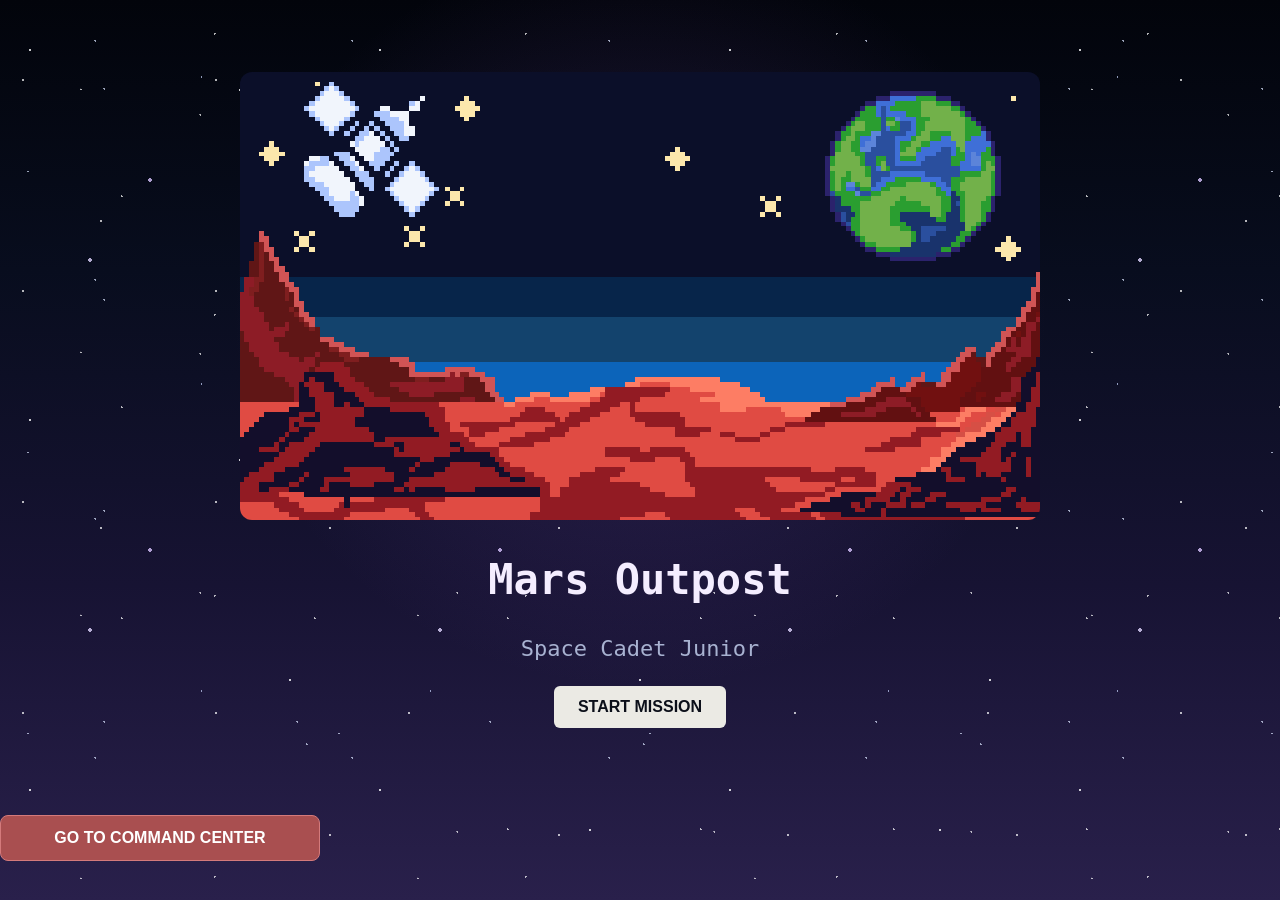
==== index.html @ 43555e6f "Idk" ====
<!DOCTYPE html>
<html lang="en">
<head>
    <meta charset="UTF-8">
    <meta name="viewport" content="width=device-width, initial-scale=1.0">
    <title>Junior Astronaut Mission Trainer</title>
    <link rel="stylesheet" href="style.css">
</head>
<body>

  <!-- Title Menu -->
  <div id="title-screen">
    <img src="images/mars-title.png" alt="Mars Mission Title Art" style="width: 800px; max-width: 90vw; border-radius: 12px;">
    <h1>Mars Outpost</h1>
    <p>Space Cadet Junior</p>
    <button id="start-btn">START MISSION</button>
   </div>
   
   <!-- Loading Screen -->
  <div id="loading-screen" class="hidden">
    <div class="loading-container">
      <div id="dialogue-box">
        <h1>Zena</h1>
        <p>Hey, Space Cadet! Welcome to Mars! I'm Zena, your mission guide. </p>
        <p>I'm monitoring your base from NASA headquarters here on Earth. </p>
        <p>Messages between Earth and Mars can take 3-22 minutes to arrive! </p>
        <p>This means, if an emergency happens, you won't be able to rely on me. </p>
        <p>You'll need to make smart decisions on your own and keep yourself safe. You're the boss out there! </p> 
      </div>
    </div>
   
  </div>

  <button id="command-btn" class="choice-btn" style="margin-top: 15px; width: min(320px, 90%);">GO TO COMMAND CENTER</button>

</div>

 <!-- Command Center -->
  <div id="command-page" class="hidden">
    <header class="dashboard-header">
      <h1>Mars Outpost</h1>
      <p>Welcome, <span id="cadet-name">Junior</span> | <span style="color: #4ade80; font-weight: bold;">DAY <span id="day-num">1</span>: <span id="nasa-date-display">10/17/2026</span></span> | Crisis <span id="crisis-num">1</span> of 3</p>
      <p>Mission Status: <span id="mission-status">Active</span></p>

      <!-- Button to Open NASA API Table -->
      <div style="margin-top: 10px;">
        <button id="open-api-table-btn" class="choice-btn" style="padding: 6px 15px; font-size: 0.85rem; background: #0284c7; width: auto; display: inline-block; cursor: pointer; position: relative; z-index: 999;">📊 View NASA Space Weather Table</button>
      </div>

    </header>

   
  <!-- Resource Meters -->
  <div class="resource-panel">
    <div class="resource-card oxygen-card">
      <div class="resource-heading">
        <span>OXYGEN</span>
        <span id="oxygen-text">100%</span>
      </div>
      <div class="meter-background">
        <div id="oxygen-bar" class="meter-fill oxygen-fill"></div>
      </div>
    </div>
    <div class="resource-card power-card">
      <div class="resource-heading">
        <span>POWER</span>
        <span id="power-text">100%</span>
      </div>
      <div class="meter-background">
        <div id="power-bar" class="meter-fill power-fill"></div>
      </div>
    </div>
    <div class="resource-card radiation-card">
      <div class="resource-heading">
        <span>RADIATION</span>
        <span id="radiation-text">10%</span>
      </div>
      <div class="meter-background">
        <div id="radiation-bar" class="meter-fill radiation-fill"></div>
      </div>
    </div>
  </div>
    
 <!-- Retro Event Terminal -->
<div class="terminal-box">
  <h3>MISSION LOG</h3>
  <p id="event-text"></p>

  <!-- Choice Container (Must be here so A/B choices show up!) -->
  <div id="choice-container" class="hidden" style="margin-top: 22px; display: flex; gap: 15px;">
    <button id="choice-a-btn" class="choice-btn">Option A</button>
    <button id="choice-b-btn" class="choice-btn">Option B</button>
  </div>

  <!-- Continue Button for Next Crisis -->
  <div id="continue-container" class="hidden" style="margin-top: 15px;">
    <button id="continue-btn" class="choice-btn" style="width: 100%;">CONTINUE MISSION</button>
  </div>
</div>

  <!-- Vocabulary Definition Popup Box -->
  <div id="def-modal" class="hidden" style="background: rgba(15, 23, 42, 0.95); border: 2px solid #38bdf8; padding: 15px; border-radius: 8px; margin-top: 15px;">
    <h4 id="def-title" style="color: #38bdf8; margin-top: 0;"></h4>
    <p id="def-text" style="font-size: 0.9rem; margin-bottom: 10px;"></p>
    <button id="close-def-btn" class="choice-btn" style="padding: 5px 15px; font-size: 0.8rem;">Close</button>
  </div>

  <!-- Game Over / Failure Modal -->
  <div id="game-over-modal" class="hidden" style="position: fixed; top: 0; left: 0; width: 100vw; height: 100vh; background: rgba(0, 0, 0, 0.85); display: flex; flex-direction: column; justify-content: center; align-items: center; z-index: 10000;">
    <div style="background: #1e293b; border: 3px solid #f43f5e; padding: 30px; border-radius: 12px; text-align: center; max-width: 400px; width: 90%;">
      <h2 style="color: #f43f5e; margin-top: 0; font-size: 2rem;">🚨 MISSION FAILED 🚨</h2>
      <p id="game-over-reason" style="color: #cbd5e1; font-size: 1.1rem; margin-bottom: 20px;">Your radiation exposure levels exceeded safe limits.</p>
      <button id="restart-btn" class="choice-btn" style="background: #f43f5e; width: 100%; font-size: 1.1rem;">RETRY MISSION</button>
    </div>
  </div>

<!-- Modal Box at the bottom of index.html -->
  <div id="api-table-modal" style="display: none; position: fixed; top: 0; left: 0; width: 100vw; height: 100vh; background: rgba(0, 0, 0, 0.85); flex-direction: column; justify-content: center; align-items: center; z-index: 10000;">
    <div style="background: #1e293b; border: 3px solid #38bdf8; padding: 20px; border-radius: 12px; max-width: 800px; width: 90%; height: 82vh; display: flex; flex-direction: column; position: relative;">
      
      <!-- X Close Button -->
      <button id="close-x-btn" style="position: absolute; top: 10px; right: 15px; background: transparent; border: none; color: #f43f5e; font-size: 1.8rem; font-weight: bold; cursor: pointer; z-index: 10;" title="Close Table">×</button>
      
      <h3 style="color: #38bdf8; margin-top: 0; margin-bottom: 12px; font-family: monospace; text-align: center;">🛰️ NASA Space Weather Data</h3>

      
      <iframe src="API/donki.html" style="width: 100%; flex-grow: 1; border: none; background: #0f172a; border-radius: 8px;"></iframe>
      
    </div>
  </div>

  <script src="game.js"></script>
</body>
</html>
---- style.css ----
/* --- GLOBAL STYLES --- */
html, body {
    margin: 0;
    min-height: 100%;
}

body {
    color: #f4edff;
    font-family: monospace;
    background: radial-gradient(ellipse at 50% 35%, rgba(104, 67, 158, 0.30), transparent 45%), linear-gradient(180deg, #02040b 0%, #080d1e 30%, #171333 65%, #29204b 100%);
    background-attachment: fixed; 
    background-size: 100% 100%, 100% 100%;
    background-repeat: no-repeat;
    position: relative;
    isolation: isolate;
    overflow-x: hidden;
}

.hidden {
    display: none !important;
}

/* --- STARS --- */
body::before {
    content: "";
    position: fixed;
    inset: 0;
    pointer-events: none;
    z-index: -1;
    background-image: 
        radial-gradient(1px 1px at 12% 38%, #ffffff 98%, transparent), 
        radial-gradient(1px 1px at 37% 17%, #dce6ff 98%, transparent), 
        radial-gradient(1px 1px at 69% 12%, #ffffff 98%, transparent), 
        radial-gradient(1px 1px at 88% 25%, #cbd8ff 98%, transparent), 
        radial-gradient(1px 1px at 24% 34%, #ffffff 98%, transparent),
        radial-gradient(1px 1px at 54% 42%, #dce6ff 98%, transparent),
        radial-gradient(1px 1px at 78% 48%, #ffffff 98%, transparent),
        radial-gradient(1px 1px at 9% 61%, #dce6ff 98%, transparent),
        radial-gradient(1px 1px at 44% 72%, #ffffff 98%, transparent),
        radial-gradient(1px 1px at 91% 83%, #dce6ff 98%, transparent),
        radial-gradient(1px 1px at 63% 93%, #ffffff 98%, transparent);
    background-size: 193px 211px, 257px 239px, 311px 281px, 229px 307px, 337px 263px;
    background-repeat: repeat;
    opacity: 0.7;
    animation: distantStars 100s linear infinite;
    width: 100%;
    height: 100%;
}

body::after {
    content: "";
    position: fixed;
    inset: 0;
    pointer-events: none;
    z-index: -1;
    background-image: 
        radial-gradient(1.5px 1.5px at 30px 50px, #ffffff 98%, transparent),
        radial-gradient(2px 2px at 150px 180px, #d9c5ff 98%, transparent),
        radial-gradient(1.5px 1.5px at 240px 90px, #ffffff 98%, transparent),
        radial-gradient(2px 2px at 90px 260px, #e0d6ff 98%, transparent),
        radial-gradient(1px 1px at 290px 310px, #ffffff 98%, transparent);
    background-size: 350px 370px;
    background-repeat: repeat;
    opacity: 0.8;
    animation: nearbyStars 55s linear infinite;
    width: 100%;
    height: 100%;
}

/* --- ANIMATIONS --- */
@keyframes distantStars {
    from {transform: translate3d(0, 0, 0);} to {transform: translate3d(-25px, 120px, 0);}
}

@keyframes nearbyStars {
    from {transform: translate3d(0, 0, 0);} to {transform: translate3d(35px, 220px, 0);}
}


/* --- 1. TITLE SCREEN (Make everything bigger) --- */
#title-screen {   
    height: 800px;
    display: flex; 
    flex-direction: column; 
    align-items: center; 
    justify-content: center; 
    text-align: center;
}

#title-screen img {
    width: 800px !important;   /* Forces the image to expand */
    max-width: 90vw;           /* Keeps it from overflowing mobile screens */
    height: auto;              /* Keeps the pixel art proportions correct */
    border-radius: 12px;
    margin-bottom: 25px;
    image-rendering: pixelated; /* Keeps pixel art looking sharp when scaled up */
}

#title-screen h1 {
    font-size: 42px;        /* Big bold title */
    margin: 10px 0;
}

#title-screen p {
    font-size: 22px;        /* Larger subtitle */
    margin-bottom: 25px;
    color: #a8b2d1;
}


/* --- 2. LOADING SCREEN (Lock text inside the purple dialogue box) --- */
#loading-screen {
  min-height: 100vh;
  width: 100%;
  display: flex;
  flex-direction: column;
  align-items: center;    /* Keeps everything perfectly centered horizontally */
  justify-content: center;
  box-sizing: border-box;
  padding: 20px;
  gap: 15px;
}

.loading-container {
    position: relative;
    aspect-ratio: 907 / 612; 
    width: min(95vw, 907px); 
    margin: 0 auto;
    background-image: url('images/Loading Screen.png');
    background-size: 100% 100%; 
    background-repeat: no-repeat;
    background-position: center;
}

#dialogue-box {
    position: absolute;
    top: 61%;               /* Pushes text down into the purple box area */
    left: 3%;               /* Padding from the astronaut portrait side */
    width: 73%;             /* Restricts width so it doesn't overlap the portrait */
    height: 36%;
    box-sizing: border-box;
    overflow: hidden;
    padding: 12px;
    display: flex;
    flex-direction: column;
    justify-content: center;
}

#dialogue-box h1 {
    font-size: clamp(11px, 1.5vw, 16px);
    color: #4f1c63;
    margin: 0 0 8px 0;
}

#dialogue-box p {
    font-size: clamp(9px, 1.2vw, 13px);      /* Fits multiple lines neatly inside */
    margin: 3px 0;
    line-height: 1.3;
    color: #341049;         /* High contrast yellow text */
}

#command-btn {
    margin-top: 0;
}


/* --- 3. COMMAND CENTER (Bigger text & cleaner spacing) --- */
#command-page {
    display: flex; 
    flex-direction: column; 
    align-items: center; 
    justify-content: flex-start; 
    text-align: center;
    padding: 45px 20px;
    gap: 20px;
    min-height: 55vh;
    width: 100%;
    box-sizing: border-box;
}

.dashboard-header {
    width: min(900px, 95%);
    padding: 20px;
    box-sizing: border-box;
    background: rgba(30, 25, 58, 0.85);
    border: 2px solid #8064bd;
    border-radius: 12px;
    box-shadow: 0 0 20px rgba(128, 100, 189, 0.2);
}

.dashboard-header h1 {
    font-size: clamp(26px, 4vw, 36px);        /* Big header */
    margin: 0 0 12px;
    color: #d9c5ff;
    letter-spacing: 2px;
    text-shadow: 0 0 12px rgba(190, 150, 255, 0.5);
}

.dashboard-header p {
    font-size: 15px;        /* Larger cadet/status text */
    margin: 7px 0;
    color: #c5c0df;
}

.resource-panel {
    display: grid; 
    grid-template-columns: repeat(3, 1fr);
    gap: 18px; 
    margin: 0; 
    width: min(900px, 95%);
}

.resource-card {
    background: linear-gradient(145deg, rgba(35, 32, 65, 0.95), rgba(15, 23, 42, 0.95));
    padding: 20px 18px; 
    border: 2px solid #8064bd;
    border-radius: 12px; 
    font-size: 15px;       /* Bigger resource stats */
    font-weight: bold;
    box-shadow: 0 0 15px rgba(128, 100, 189, 0.15);
    transition: transform 0.2s, box-shadow 0.2s;
}

.resource-heading {
    display: flex;
    justify-content: space-between;
    align-items: center;
    margin-bottom: 14px;
    letter-spacing: 1px;
    color: #e0e7ff;
}

.meter-background {
    width: 100%;
    height: 13px;
    background: #263047;
    border-radius: 20px;
    overflow: hidden;
    border: 1px solid rgba(255, 255, 255, 0.15);
}

.meter-fill {
    height: 100%;
    width: 100%;
    border-radius: 20px;
    transition: width 0.5s ease;
}

.oxygen-fill {
    background: #4ade80;
}

.power-fill {
    background: #38dbf8;
}

.radiation-fill {
    background: #f87171;
}

.oxygen-fill.safe, .power-fill.safe {
    background: #4ade80;
}

.oxygen-fill.warning, .power-fill.warning {
    background: #facc15;
}

.oxygen-fill.danger, .power-fill.danger {
    background: #f87171;
}

.radiation-fill.safe {
    background: #4ade80;
}

.radiation-fill.warning {
    background: #facc15;
}

.radiation-fill.danger {
    background: #f87171;
}

.terminal-box {
    background-color: rgba(8, 12, 28, 0.95);
    border: 2px solid #55e6d0;
    padding: 28px;
    width: min(850px, 95%);
    max-width: 95%;
    border-radius: 12px;
    text-align: left;
    box-sizing: border-box;
    box-shadow: 0 0 25px rgba(85, 230, 208, 0.12);
}

.terminal-box h3 {
    margin-top: 0;
    color: #55e6d0;
    font-size: 19px;
    border-bottom: 1px solid rgba(85, 230, 208, 0.5);
    padding-bottom: 12px;
    letter-spacing: 2px;
}

#event-text {
    font-size: 16px;        /* Easy-to-read mission log text */
    line-height: 1.7;
    color: #e0e7ff;
}

#choice-container {
    .hidden {
        display: none !important; 
    }
    margin-top: 22px;
    display: flex;
    gap: 15px;
}


/* --- BUTTON STYLING --- */
button { 
    background-color: #ebeae4; 
    color: #0b0f19; 
    border: none; 
    border-radius: 6px; 
    padding: 12px 24px; 
    font-size: 16px; 
    font-weight: bold;
    cursor: pointer; 
    transition: background-color 0.3s; 
}

button:hover {
    background-color: #505fb6; 
    color: #ffffff;
}

.choice-btn {
    flex: 1;
    background: #a94f50; 
    color: #ffffff;
    border: 1px solid #d47a7b;
    border-radius: 8px;
    padding: 13px 18px;
}

.choice-btn:hover {
    background: #c46768;
    color: white;
}

/* Ego too big confetti */
.confetti {
  position: fixed;
  width: 12px;
  height: 12px;
  top: -20px;
  z-index: 9999;
  pointer-events: none;
  border-radius: 2px;
  animation: fall linear forwards;
}

@keyframes fall {
  0% {
    transform: translateY(0vh) rotate(0deg);
    opacity: 1;
  }
  100% {
    transform: translateY(105vh) rotate(720deg);
    opacity: 0;
  }
}

/* Clickable glossary terms inside text */
.glossary-term {
  color: #38bdf8;
  text-decoration: underline;
  cursor: pointer;
  font-weight: bold;
}
.glossary-term:hover {
  color: #7dd3fc;
}

#def-modal {
    position: fixed;
    bottom: 90px;
    left: 50%;
    transform: translateX(-50%);
    width: min(1000px, 85%);
    box-sizing: border-box;
    z-index: 9998;
    margin: 0;
}

/* button sits above everything and captures mouse clicks */
#open-api-table-btn {
  position: relative;
  z-index: 99999 !important;
  pointer-events: auto !important;
  cursor: pointer;
}

/* header container doesn't block clicks */
.dashboard-header {
  position: relative;
  z-index: 10;
}

/* modal overlay covers everything when active */
#api-table-modal {
  z-index: 999999 !important;
}
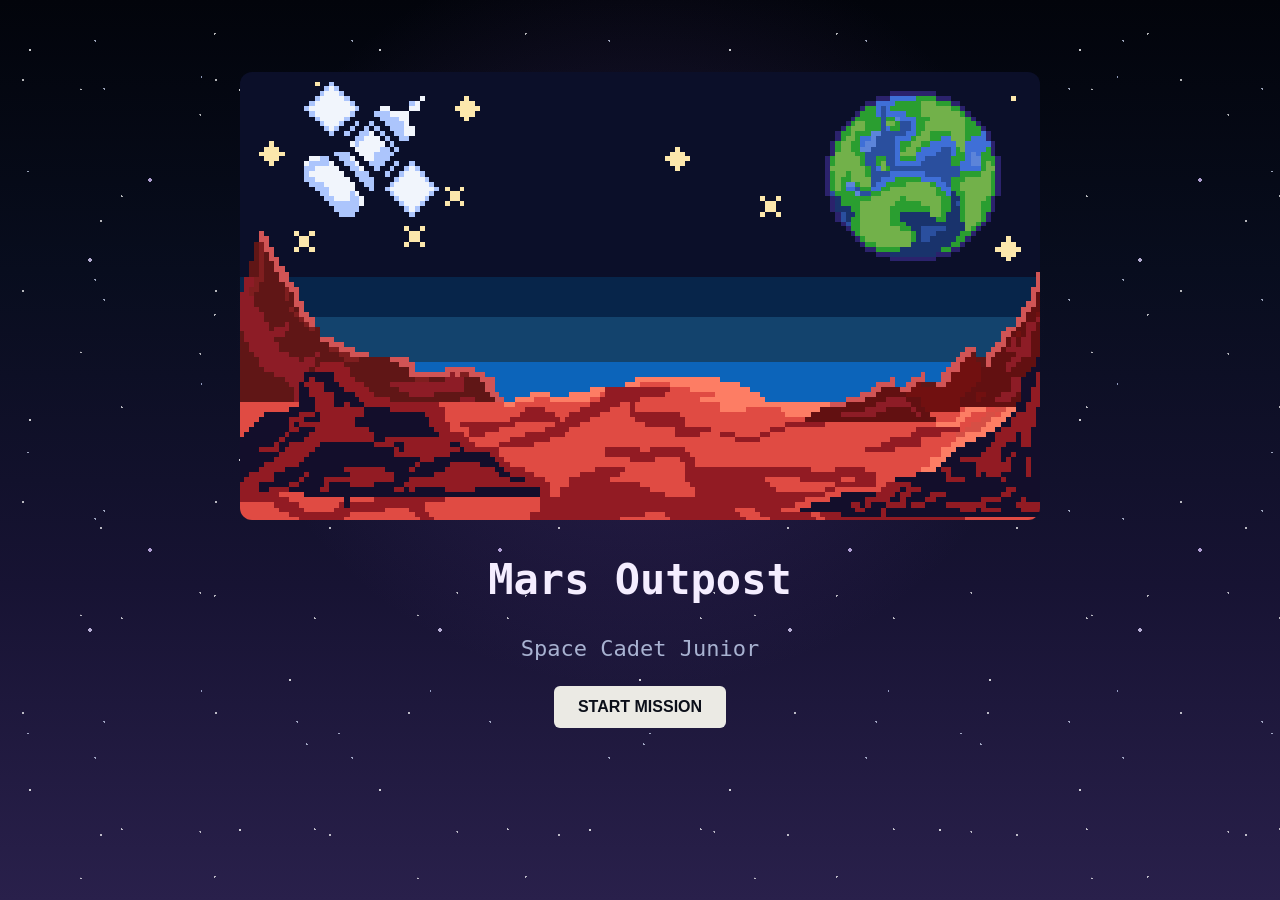
==== commit 4d4b36d1: "e" ====
--- a/index.html
+++ b/index.html
@@ -28,10 +28,8 @@
         <p>You'll need to make smart decisions on your own and keep yourself safe. You're the boss out there! </p> 
       </div>
     </div>
-   
+   <button id="command-btn" class="choice-btn" style="margin-top: 15px; width: min(320px, 90%);">GO TO COMMAND CENTER</button>
   </div>
-
-  <button id="command-btn" class="choice-btn" style="margin-top: 15px; width: min(320px, 90%);">GO TO COMMAND CENTER</button>
 
 </div>
 
